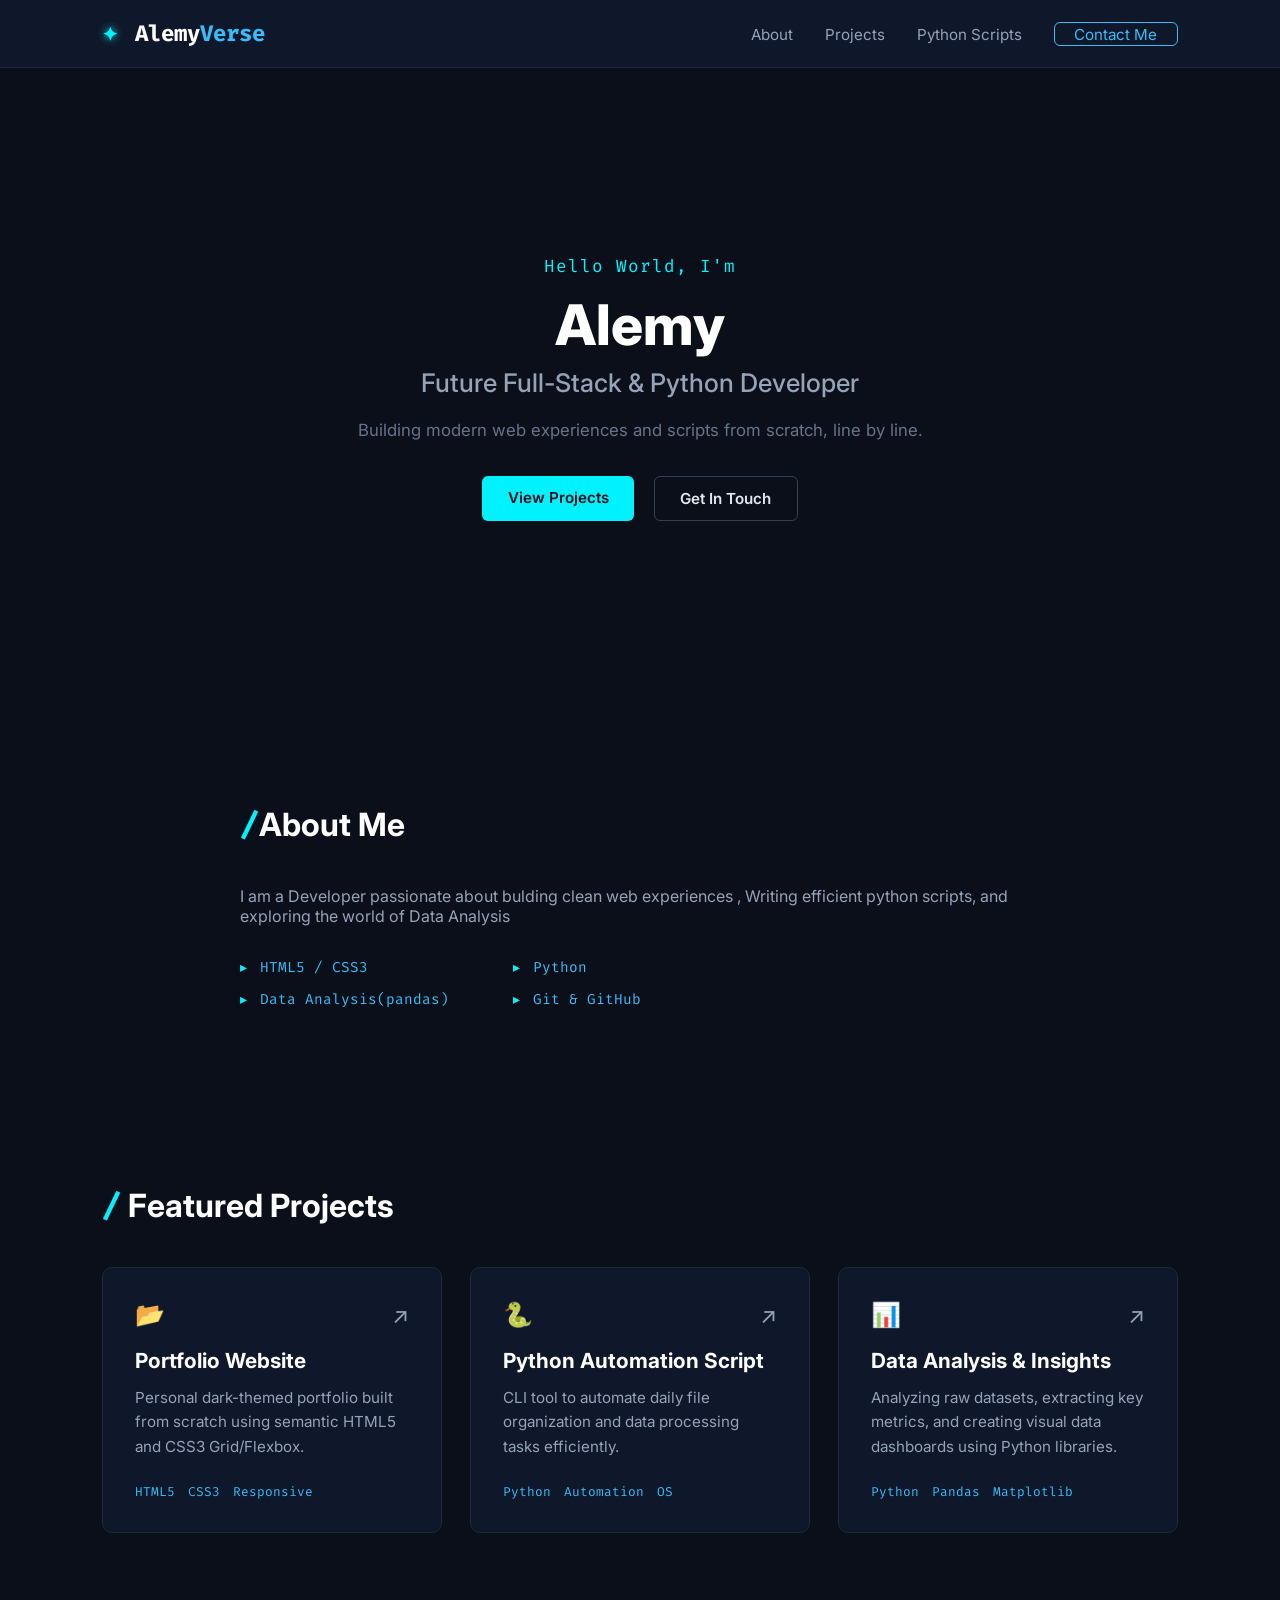
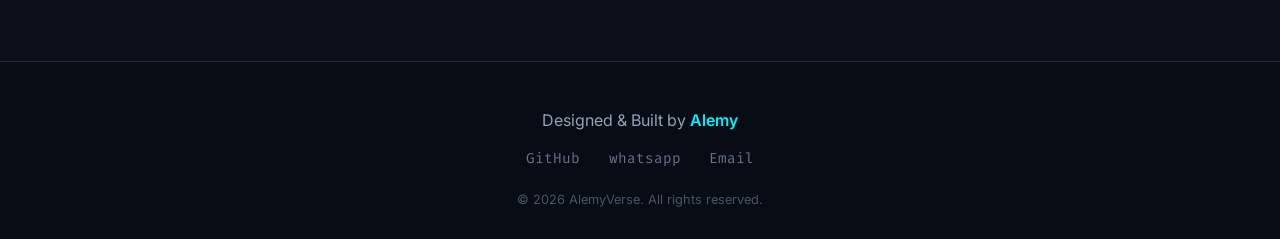
==== index.html @ dbdadb04 "Initial commit" ====
<!DOCTYPE html>
<html lang="en">
<head>
    <meta charset="UTF-8">
    <meta name="viewport" content="width=device-width, initial-scale=1.0">
    <title>AlemyVerse | Portfolio</title>
    <link rel="stylesheet" href="style.css">
    <link href="https://fonts.googleapis.com/css2?family=Fira+Code:wght@400;600;700&family=Inter:wght@400;600&display=swap" rel="stylesheet">
</head>
<body>
    <nav class="navbar">
        <div class="logo">
    <span class="logo-icon">✦</span> Alemy<span class="highlight">Verse</span>
</div>
        
        <ul class="nav-links">
            <li><a href="#about">About</a></li>
            <li><a href="#projects">Projects</a></li>
            <li><a href="#python">Python Scripts</a></li>
            <li><a href="#contact" class="btn-contact">Contact Me</a></li>
        </ul>
    </nav>
    <section class="hero">
    <div class="hero-content">
        <p class="greeting">Hello World, I'm</p>
        <h1 class="name">Alemy</h1>
        <h2 class="role">Future Full-Stack &amp; Python Developer</h2>
        <p class="bio">
            Building modern web experiences and scripts from scratch, line by line.
        </p>
        <div class="hero-btns">
            <a href="#projects" class="btn btn-primary">View Projects</a>
            <a href="#contact" class="btn btn-secondary">Get In Touch</a>
        </div>
    </section>
    <section id="about"
    class="about-section">
    <div class="about-container">
        <h2
    class="section-title"><span>/</span>About Me</h2>
                        <p class="about-desc">
                            I am a <self-taught>
    Developer passionate about bulding clean web experiences , Writing efficient python scripts, and exploring the world of Data Analysis
                            </p>
                            <ul class="skills-list">
                                <li>HTML5 / CSS3</li>
                                <li>Python</li>
                                <li>Data Analysis(pandas)</li>
                                <li>Git &amp; GitHub</li>
                                </ul>                           
    </div>
</section>
        <section id="projects" class="projects-section">
        <h2 class="section-title"><span>/</span> Featured Projects</h2>
        <div class="projects-grid"> 
            <!-- Project 1: Web -->
            <div class="project-card">
                <div class="card-header">
                    <span class="folder-icon">&#128194;</span>
                    <a href="#" class="card-link">&#8599;</a>
                </div>
                <h3 class="card-title">Portfolio Website</h3>
                <p class="card-desc">
                    Personal dark-themed portfolio built from scratch using semantic HTML5 and CSS3 Grid/Flexbox.
                </p>
                <ul class="card-tech">
                    <li>HTML5</li>
                    <li>CSS3</li>
                    <li>Responsive</li>
                </ul>
            </div>

            <!-- Project 2: Python Script -->
            <div class="project-card">
                <div class="card-header">
                    <span class="folder-icon">&#128013;</span>
                    <a href="#" class="card-link">&#8599;</a>
                </div>
                <h3 class="card-title">Python Automation Script</h3>
                <p class="card-desc">
                    CLI tool to automate daily file organization and data processing tasks efficiently.
                </p>
                <ul class="card-tech">
                    <li>Python</li>
                    <li>Automation</li>
                    <li>OS</li>
                </ul>
            </div>
                <div class="project-card">
                <div class="card-header">
                    <span class="folder-icon">&#128202;</span>
                    <a href="#" class="card-link">&#8599;</a>
                </div>
                <h3 class="card-title">Data Analysis &amp; Insights</h3>
                <p class="card-desc">
                    Analyzing raw datasets, extracting key metrics, and creating visual data dashboards using Python libraries.
                </p>
                <ul class="card-tech">
                    <li>Python</li>
                    <li>Pandas</li>
                    <li>Matplotlib</li>
                </ul>           
            </div>

        </div>
    </section>
    <footer id="contact" class="footer">
        <div class="footer-content">
            <p class="footer-text">Designed &amp; Built by <span class="highlight">Alemy</span></p>
            <div class="footer-links">
                <a href="https://github.com" target="_blank">GitHub</a>
                <a href="https://01124150102="_blank">whatsapp</a>
                <a href="Aliel3lemy123@gmail.com">Email</a>
            </div>
            <p class="copyright">&copy; 2026 AlemyVerse. All rights reserved.</p>
        </div>
    </footer>
    </body>
    </html>
---- style.css ----
html {
    scroll-behavior: smooth;
} 
*{
    margin: 0;
    padding: 0;
    box-sizing: border-box;
}

body {
    background-color: #0b0f19;
    color: #e2e8f0;
    font-family: 'Inter', sans-serif;
}

/* --- Navbar --- */
.navbar {
    display: flex;
    justify-content: space-between;
    align-items: center;
    padding: 1.2rem 8%;
    background-color: #0f172a;
    border-bottom: 1px solid #1e293b;
}

.logo {
    font-family: 'Fira Code', monospace;
    font-size: 1.4rem;
    font-weight: 700;
    color: #ffffff;
}

.logo-icon {
    color: #00f2fe;
    font-size: 1.2rem;
    margin-right: 4px;
    text-shadow: 0 0 8px #00f2fe;
}

.logo .highlight {
    color: #38bdf8;
}

.nav-links {
    list-style: none;
    display: flex;
    align-items: center;
    gap: 2rem;
}

.nav-links a {
    text-decoration: none;
    color: #94a3b8;
    font-size: 0.95rem;
}

.btn-contact {
    border: 1px solid #38bdf8;
    padding: 0.1rem 1.2rem;
    border-radius: 6px;
    color: #38bdf8 !important;
}
.hero {
    min-height: calc(80vh - 80px);
    display: flex;
    justify-content: center;
    align-items: center;
    text-align: center;
    padding: 4rem 2rem;
}
.hero-content {
    max-width: 700px;
}
.greeting {
    font-family: 'Fira Code', monospace;
    color: #00f2fe;
    font-size: 1.1rem;
    margin-bottom: 0.8rem;
    letter-spacing: 1px;
}
.name {
    font-size: 3.5rem;
    font-weight: 800;
    color: #ffffff;
    margin-bottom: 0.5rem;
}
.role {
    font-size: 1.6rem;
    color: #94a3b8;
    margin-bottom: 1.2rem;
    font-weight: 500;
}
.bio {
    color: #64748b;
    font-size: 1.05rem;
    line-height: 1.6;
    margin-bottom: 2rem;
}
.hero-btns {
    display: flex;
    justify-content: center;
    gap: 1.2rem;
}
.btn {
    text-decoration: none;
    font-size: 0.95rem;
    font-weight: 600;
    padding: 0.75rem 1.6rem;
    border-radius: 6px;
    display: inline-block;
    transition: 0.3s ease;
}
.btn-primary {
    background-color: #00f2fe;
    color: #0b0f19;
}
.btn-secondary {
    border: 1px solid #334155;
    color: #e2e8f0;
}
.nav-links a {
    transition: color 0.3s ease;
}
.nav-links a:hover {
    color: #38bdf8;
}
.btn-contact {
    transition: all 0.3s ease;
}
.btn-contact:hover {
    background-color: #38bdf8;
    color: #0b0f19 !important;
    box-shadow: 0 0 15px rgba(56, 189, 248, 0.4);
}
.btn-primary:hover {
    box-shadow: 0 0 20px rgba(0, 242, 254, 0.6);
    transform: translateY(-2px);
}
.btn-secondary:hover {
    border-color: #00f2fe;
    color: #00f2fe;
    transform: translateY(-2px);
}
.projects-section {
    padding: 5rem 8%;
}

.section-title {
    font-size: 2rem;
    font-weight: 700;
    color: #ffffff;
    margin-bottom: 2.5rem;
}

.section-title span {
    color: #00f2fe;
    font-family: 'Fira Code', monospace;
}

.projects-grid {
    display: grid;
    grid-template-columns: repeat(auto-fit, minmax(300px, 1fr));
    gap: 1.8rem;
}

.project-card {
    background-color: #0f172a;
    border: 1px solid #1e293b;
    border-radius: 10px;
    padding: 2rem;
    transition: transform 0.3s ease, border-color 0.3s ease, box-shadow 0.3s ease;
    display: flex;
    flex-direction: column;
}

.project-card:hover {
    transform: translateY(-6px);
    border-color: #38bdf8;
    box-shadow: 0 10px 25px rgba(56, 189, 248, 0.1);
}

.card-header {
    display: flex;
    justify-content: space-between;
    align-items: center;
    margin-bottom: 1.2rem;
}

.folder-icon {
    font-size: 1.5rem;
}

.card-link {
    color: #94a3b8;
    text-decoration: none;
    font-size: 1.4rem;
    transition: color 0.3s ease;
}

.card-link:hover {
    color: #00f2fe;
}

.card-title {
    font-size: 1.3rem;
    color: #ffffff;
    margin-bottom: 0.8rem;
}

.card-desc {
    color: #94a3b8;
    font-size: 0.95rem;
    line-height: 1.6;
    margin-bottom: 1.5rem;
    flex-grow: 1;
}

.card-tech {
    list-style: none;
    display: flex;
    gap: 0.8rem;
    font-family: 'Fira Code', monospace;
    font-size: 0.8rem;
    color: #38bdf8;
}
.footer {
    background-color: #080c14;
    border-top: 1px solid #1e293b;
    padding: 3rem 1rem 2rem;
    text-align: center;
    margin-top: 3rem;
}

.footer-text {
    font-size: 1rem;
    color: #94a3b8;
    margin-bottom: 1.2rem;
}

.footer-text .highlight {
    color: #00f2fe;
    font-weight: 600;
}

.footer-links {
    display: flex;
    justify-content: center;
    gap: 1.8rem;
    margin-bottom: 1.5rem;
}

.footer-links a {
    color: #64748b;
    text-decoration: none;
    font-size: 0.9rem;
    font-family: 'Fira Code', monospace;
    transition: color 0.3s ease;
}

.footer-links a:hover {
    color: #38bdf8;
}

.copyright {
    color: #475569;
    font-size: 0.8rem;
}
.about-section {
    padding: 6rem 8%;
    display: flex;
    justify-content: center;
}
.about-container {
    max-width: 800px;
    width: 100%
}
.about-desc {
    color:#94a3b8;
    font-size: 1 .1rem;
    line-height: 1 .8;
    margin-bottom: 2rem;
}
.skills-list {
    display: grid;
    grid-template-columns: repeat(2,minmax(180px, 260px));
    gap: 0.8rem;
    list-style: none;
}
.skills-list li {
    font-family: 'Fira Code' , monospace;
    font-size: 0.9rem;
    color: #38bdf8;
    position: relative;
    padding-left: 20px
}
.skills-list li::before {
    content: "\25B8";
    position: absolute;
    left: 0;
    color: #00f2fe;
}
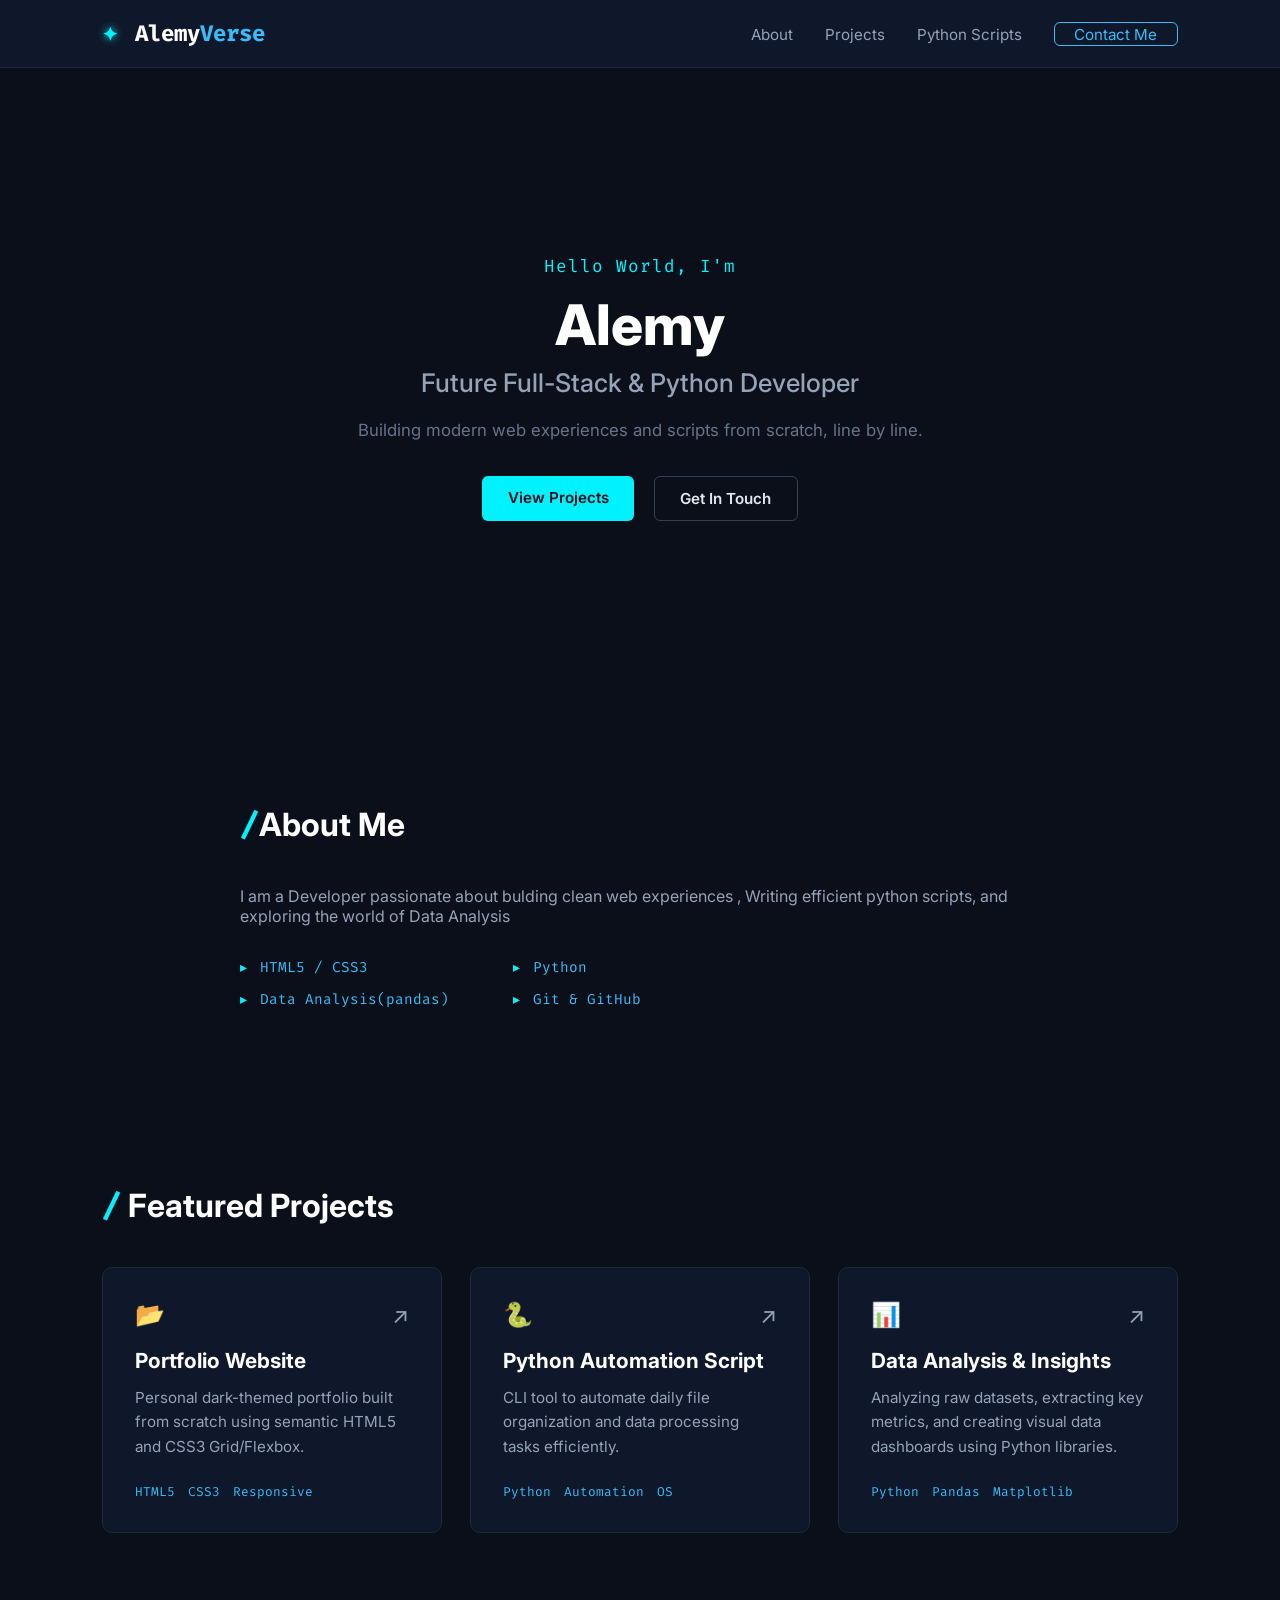
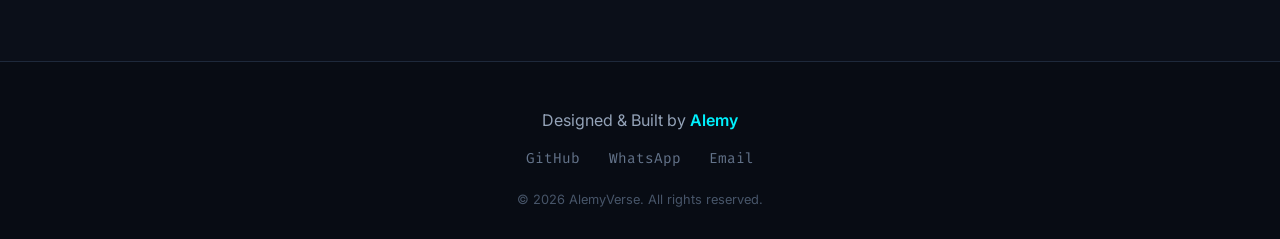
==== commit f6b2226a: "Update index.html" ====
--- a/index.html
+++ b/index.html
@@ -109,8 +109,8 @@
             <p class="footer-text">Designed &amp; Built by <span class="highlight">Alemy</span></p>
             <div class="footer-links">
                 <a href="https://github.com" target="_blank">GitHub</a>
-                <a href="https://01124150102="_blank">whatsapp</a>
-                <a href="Aliel3lemy123@gmail.com">Email</a>
+                <a href="https://wa.me/201124150102" target="_blank" rel="noopener noreferrer">WhatsApp</a>              
+                <a href="mailto:Aliel3lemy123@gmail.com">Email</a>
             </div>
             <p class="copyright">&copy; 2026 AlemyVerse. All rights reserved.</p>
         </div>
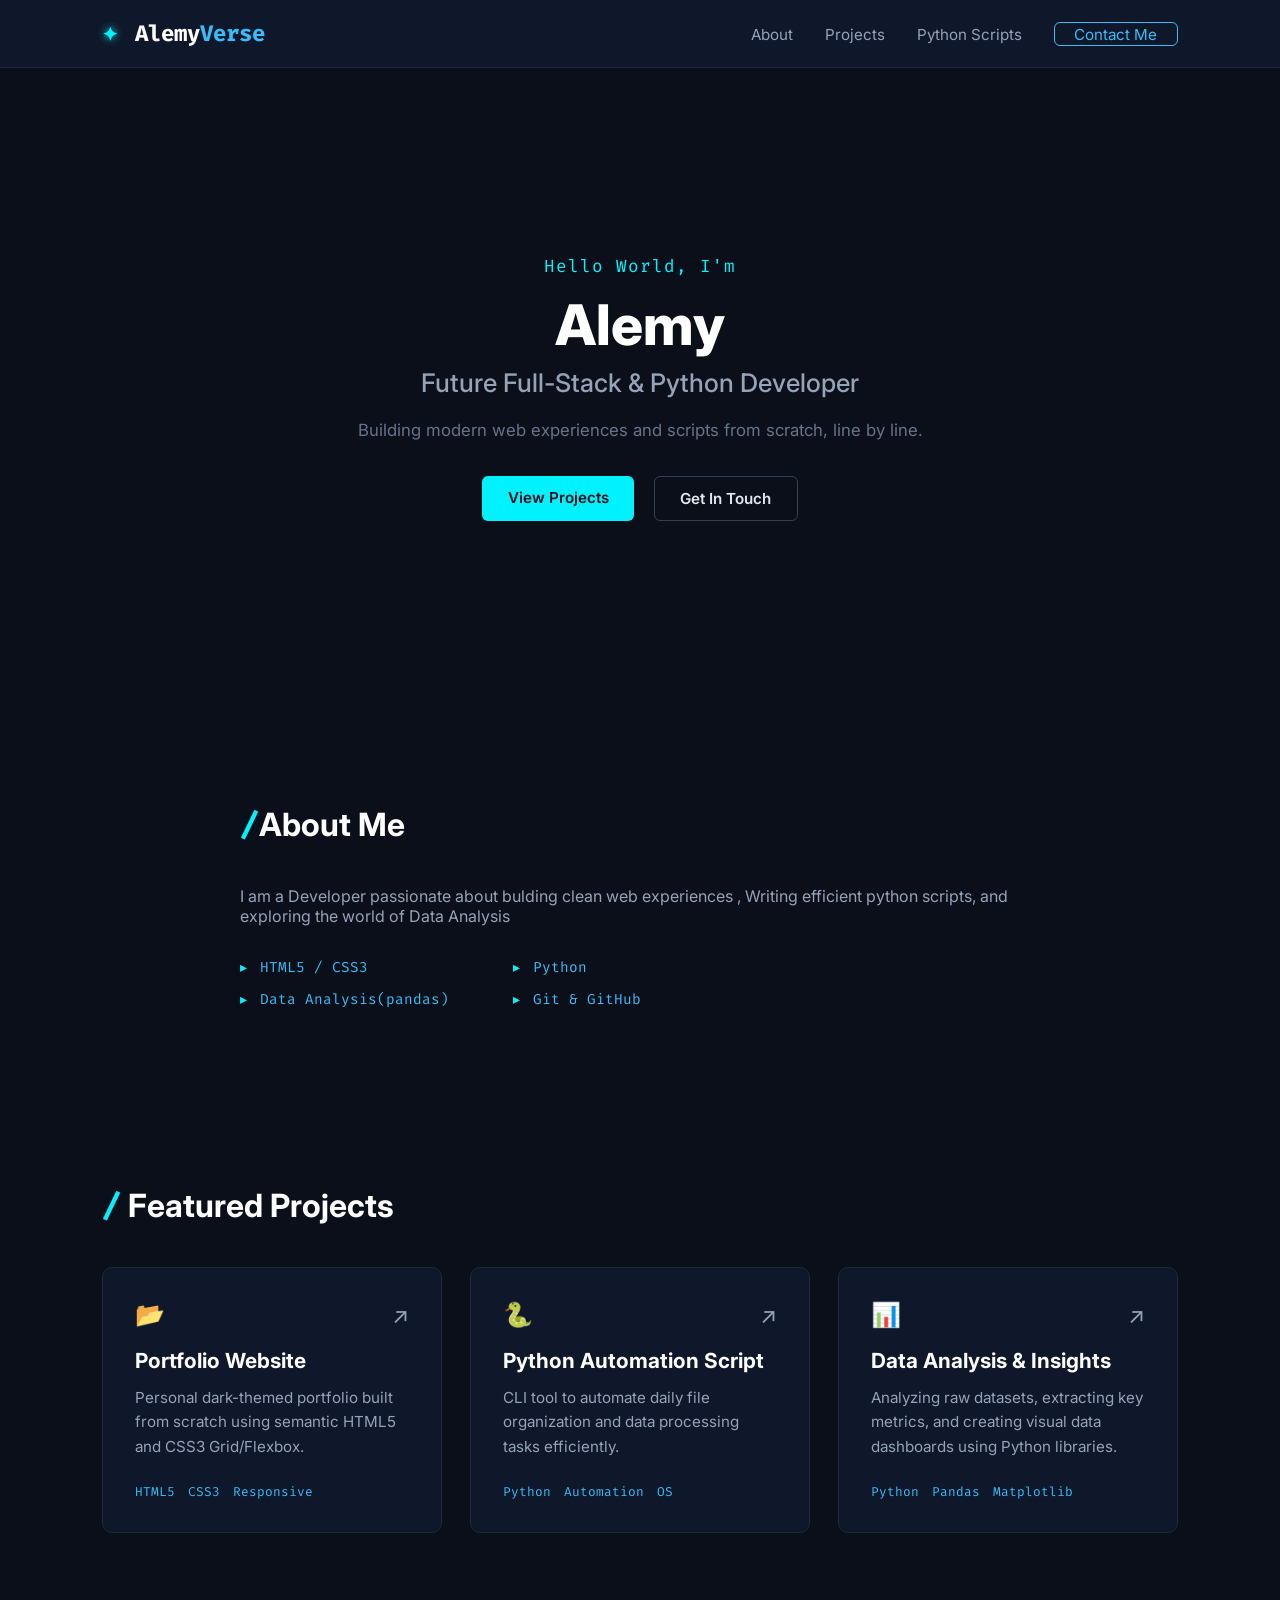
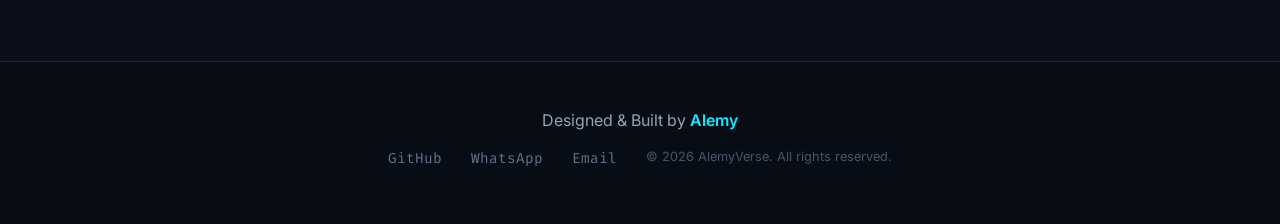
==== commit 465e6ca4: "Update index.html" ====
--- a/index.html
+++ b/index.html
@@ -109,9 +109,8 @@
             <p class="footer-text">Designed &amp; Built by <span class="highlight">Alemy</span></p>
             <div class="footer-links">
                 <a href="https://github.com" target="_blank">GitHub</a>
-                <a href="https://wa.me/201124150102" target="_blank" rel="noopener noreferrer">WhatsApp</a>              
+                <a href="https://wa.me/201124150102" target="_blank" rel="noopener noreferrer">WhatsApp</a>
                 <a href="mailto:Aliel3lemy123@gmail.com">Email</a>
-            </div>
             <p class="copyright">&copy; 2026 AlemyVerse. All rights reserved.</p>
         </div>
     </footer>
